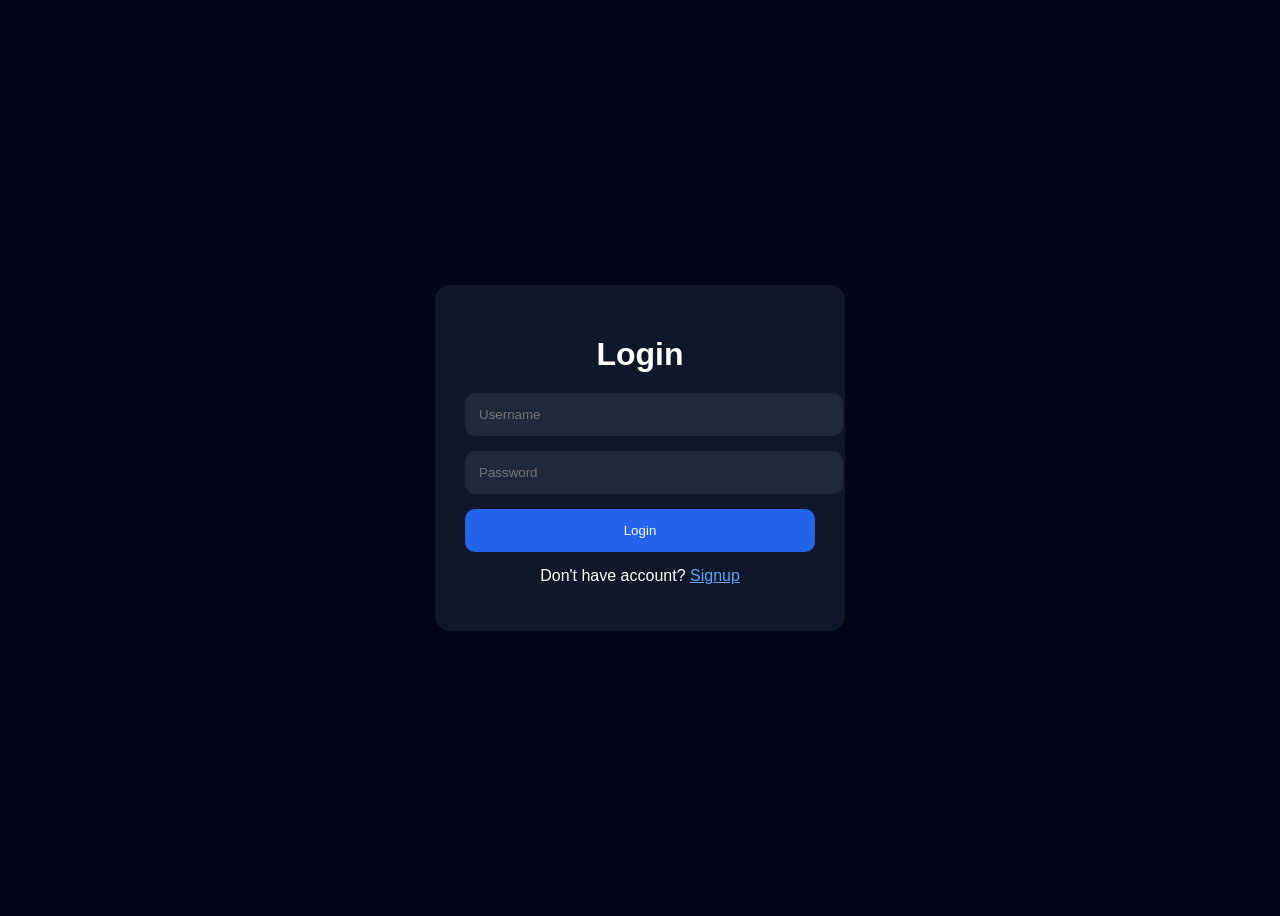
==== templates/login.html @ 0920a0a2 "fresh start" ====
<!DOCTYPE html>
<html lang="en">

<head>
    <meta charset="UTF-8">
    <meta name="viewport" content="width=device-width, initial-scale=1.0">
    <title>Login</title>

    <style>

        body{
            background:#020617;
            font-family:Arial;
            display:flex;
            justify-content:center;
            align-items:center;
            height:100vh;
        }

        .box{
            width:350px;
            background:#0f172a;
            padding:30px;
            border-radius:15px;
        }

        h1{
            color:white;
            text-align:center;
            margin-bottom:20px;
        }

        input{
            width:100%;
            padding:14px;
            margin-bottom:15px;
            border:none;
            border-radius:10px;
            background:#1e293b;
            color:white;
        }

        button{
            width:100%;
            padding:14px;
            border:none;
            border-radius:10px;
            background:#2563eb;
            color:white;
            cursor:pointer;
        }

        p{
            color:white;
            text-align:center;
            margin-top:15px;
        }

        a{
            color:#60a5fa;
        }

    </style>

</head>

<body>

    <div class="box">

        <h1>Login</h1>

        <form action="/login" method="POST">

            <input type="text" name="username" placeholder="Username" required>

            <input type="password" name="password" placeholder="Password" required>

            <button type="submit">Login</button>

        </form>

        <p>
            Don't have account?
            <a href="/signup">Signup</a>
        </p>

    </div>

</body>

</html>
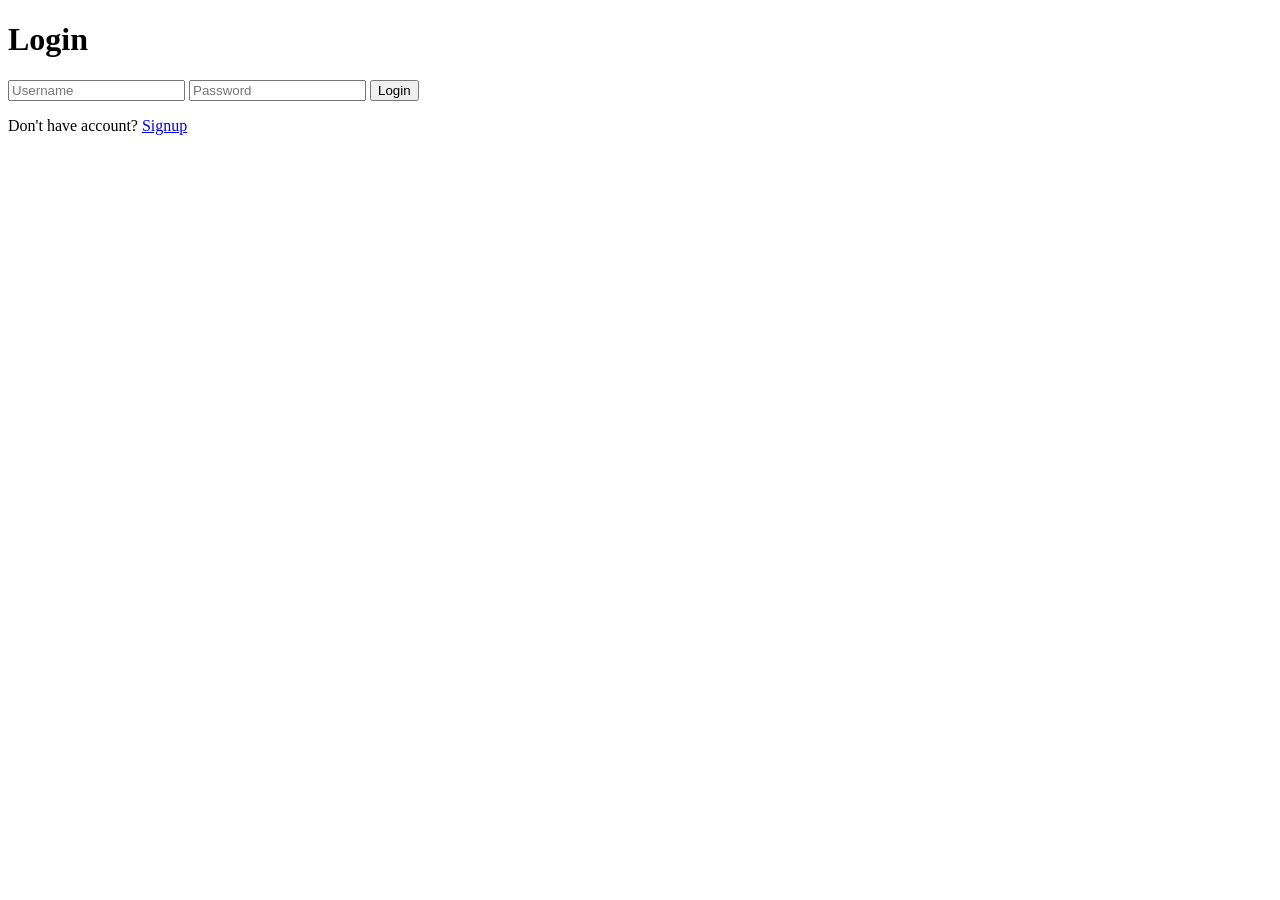
==== commit cf07baea: "update" ====
--- a/templates/login.html
+++ b/templates/login.html
@@ -2,91 +2,54 @@
 <html lang="en">
 
 <head>
+
     <meta charset="UTF-8">
-    <meta name="viewport" content="width=device-width, initial-scale=1.0">
+
+    <meta name="viewport"
+    content="width=device-width, initial-scale=1.0">
+
     <title>Login</title>
 
-    <style>
-
-        body{
-            background:#020617;
-            font-family:Arial;
-            display:flex;
-            justify-content:center;
-            align-items:center;
-            height:100vh;
-        }
-
-        .box{
-            width:350px;
-            background:#0f172a;
-            padding:30px;
-            border-radius:15px;
-        }
-
-        h1{
-            color:white;
-            text-align:center;
-            margin-bottom:20px;
-        }
-
-        input{
-            width:100%;
-            padding:14px;
-            margin-bottom:15px;
-            border:none;
-            border-radius:10px;
-            background:#1e293b;
-            color:white;
-        }
-
-        button{
-            width:100%;
-            padding:14px;
-            border:none;
-            border-radius:10px;
-            background:#2563eb;
-            color:white;
-            cursor:pointer;
-        }
-
-        p{
-            color:white;
-            text-align:center;
-            margin-top:15px;
-        }
-
-        a{
-            color:#60a5fa;
-        }
-
-    </style>
+    <link rel="stylesheet"
+    href="{{ url_for('static', filename='style.css') }}">
 
 </head>
 
-<body>
+<body class="auth-body">
 
-    <div class="box">
+    <div class="auth-container">
 
         <h1>Login</h1>
 
-        <form action="/login" method="POST">
+        <form method="POST">
 
-            <input type="text" name="username" placeholder="Username" required>
+            <input
+            type="text"
+            name="username"
+            placeholder="Username"
+            required>
 
-            <input type="password" name="password" placeholder="Password" required>
+            <input
+            type="password"
+            name="password"
+            placeholder="Password"
+            required>
 
-            <button type="submit">Login</button>
+            <button type="submit">
+                Login
+            </button>
 
         </form>
 
         <p>
             Don't have account?
-            <a href="/signup">Signup</a>
+
+            <a href="/signup">
+                Signup
+            </a>
         </p>
 
     </div>
 
 </body>
-
 </html>
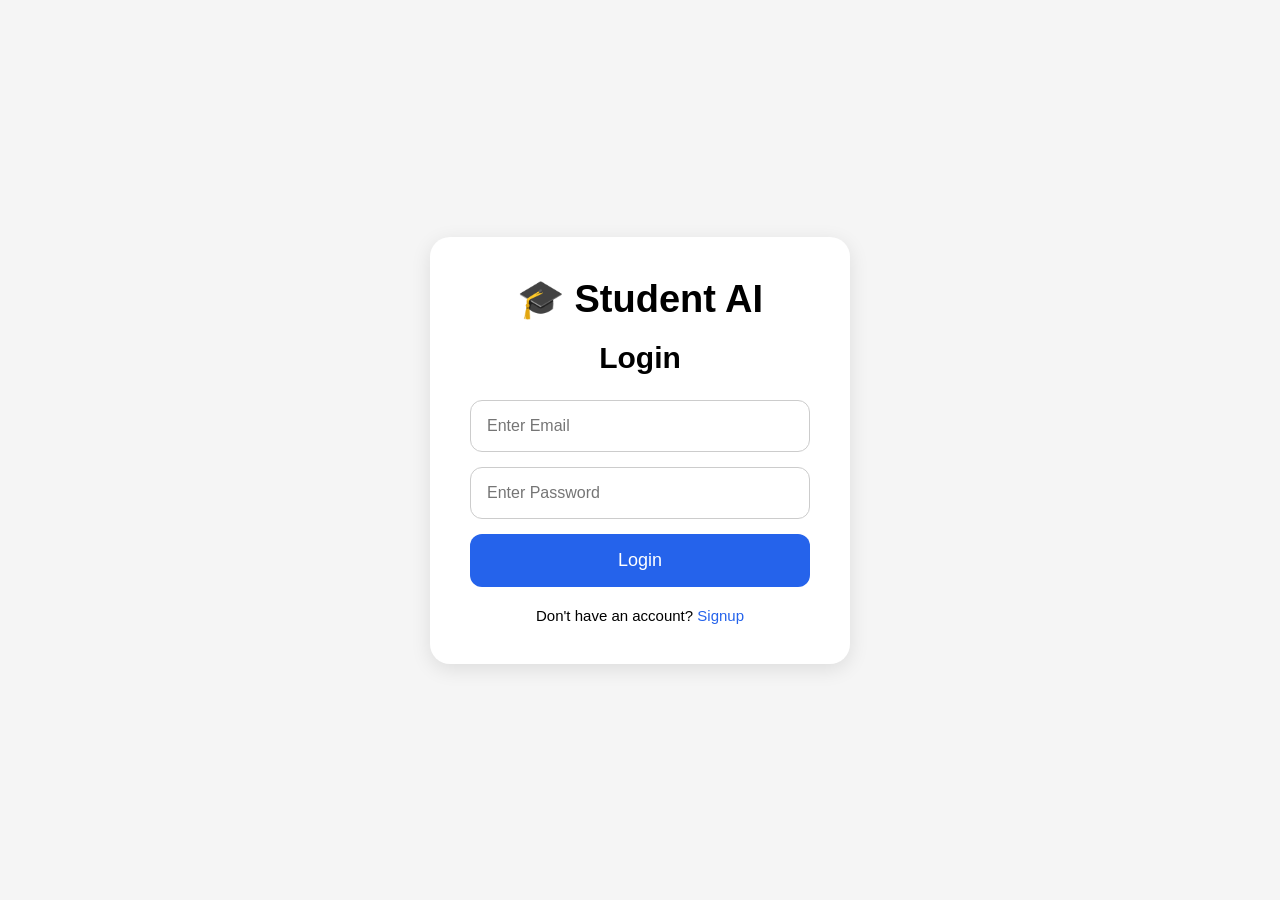
==== commit 4a68d68b: "student ai chatbot" ====
--- a/templates/login.html
+++ b/templates/login.html
@@ -5,35 +5,54 @@
 
     <meta charset="UTF-8">
 
-    <meta name="viewport"
-    content="width=device-width, initial-scale=1.0">
+    <meta
+        name="viewport"
+        content="width=device-width, initial-scale=1.0"
+    >
 
     <title>Login</title>
 
-    <link rel="stylesheet"
-    href="{{ url_for('static', filename='style.css') }}">
+    <link
+        rel="stylesheet"
+        href="/static/auth.css"
+    >
 
 </head>
 
-<body class="auth-body">
+<body>
 
-    <div class="auth-container">
+<div class="auth-container">
 
-        <h1>Login</h1>
+    <div class="auth-box">
 
-        <form method="POST">
+        <h1>🎓 Student AI</h1>
+
+        <h2>Login</h2>
+
+        <form
+            action="/login"
+            method="POST"
+        >
+
+            <!-- EMAIL -->
 
             <input
-            type="text"
-            name="username"
-            placeholder="Username"
-            required>
+                type="email"
+                name="email"
+                placeholder="Enter Email"
+                required
+            >
+
+            <!-- PASSWORD -->
 
             <input
-            type="password"
-            name="password"
-            placeholder="Password"
-            required>
+                type="password"
+                name="password"
+                placeholder="Enter Password"
+                required
+            >
+
+            <!-- BUTTON -->
 
             <button type="submit">
                 Login
@@ -42,7 +61,7 @@
         </form>
 
         <p>
-            Don't have account?
+            Don't have an account?
 
             <a href="/signup">
                 Signup
@@ -51,5 +70,7 @@
 
     </div>
 
+</div>
+
 </body>
 </html>
--- a/static/auth.css
+++ b/static/auth.css
@@ -0,0 +1,90 @@
+*{
+    margin:0;
+    padding:0;
+    box-sizing:border-box;
+    font-family:Arial;
+}
+
+body{
+    height:100vh;
+    display:flex;
+    justify-content:center;
+    align-items:center;
+    background:#f5f5f5;
+}
+
+/* CONTAINER */
+
+.auth-container{
+    width:100%;
+    display:flex;
+    justify-content:center;
+    align-items:center;
+}
+
+/* LOGIN BOX */
+
+.auth-box{
+    width:420px;
+    background:white;
+    padding:40px;
+    border-radius:20px;
+    box-shadow:0 5px 20px rgba(0,0,0,0.1);
+}
+
+/* TITLES */
+
+.auth-box h1{
+    text-align:center;
+    margin-bottom:20px;
+    font-size:38px;
+}
+
+.auth-box h2{
+    text-align:center;
+    margin-bottom:25px;
+    font-size:30px;
+}
+
+/* FORM */
+
+.auth-box form{
+    display:flex;
+    flex-direction:column;
+    gap:15px;
+}
+
+/* INPUT */
+
+.auth-box input{
+    padding:16px;
+    border:1px solid #ccc;
+    border-radius:12px;
+    font-size:16px;
+    outline:none;
+}
+
+/* BUTTON */
+
+.auth-box button{
+    padding:16px;
+    border:none;
+    border-radius:12px;
+    background:#2563eb;
+    color:white;
+    font-size:18px;
+    cursor:pointer;
+}
+
+/* TEXT */
+
+.auth-box p{
+    margin-top:20px;
+    text-align:center;
+    font-size:15px;
+}
+
+.auth-box a{
+    color:#2563eb;
+    text-decoration:none;
+}
